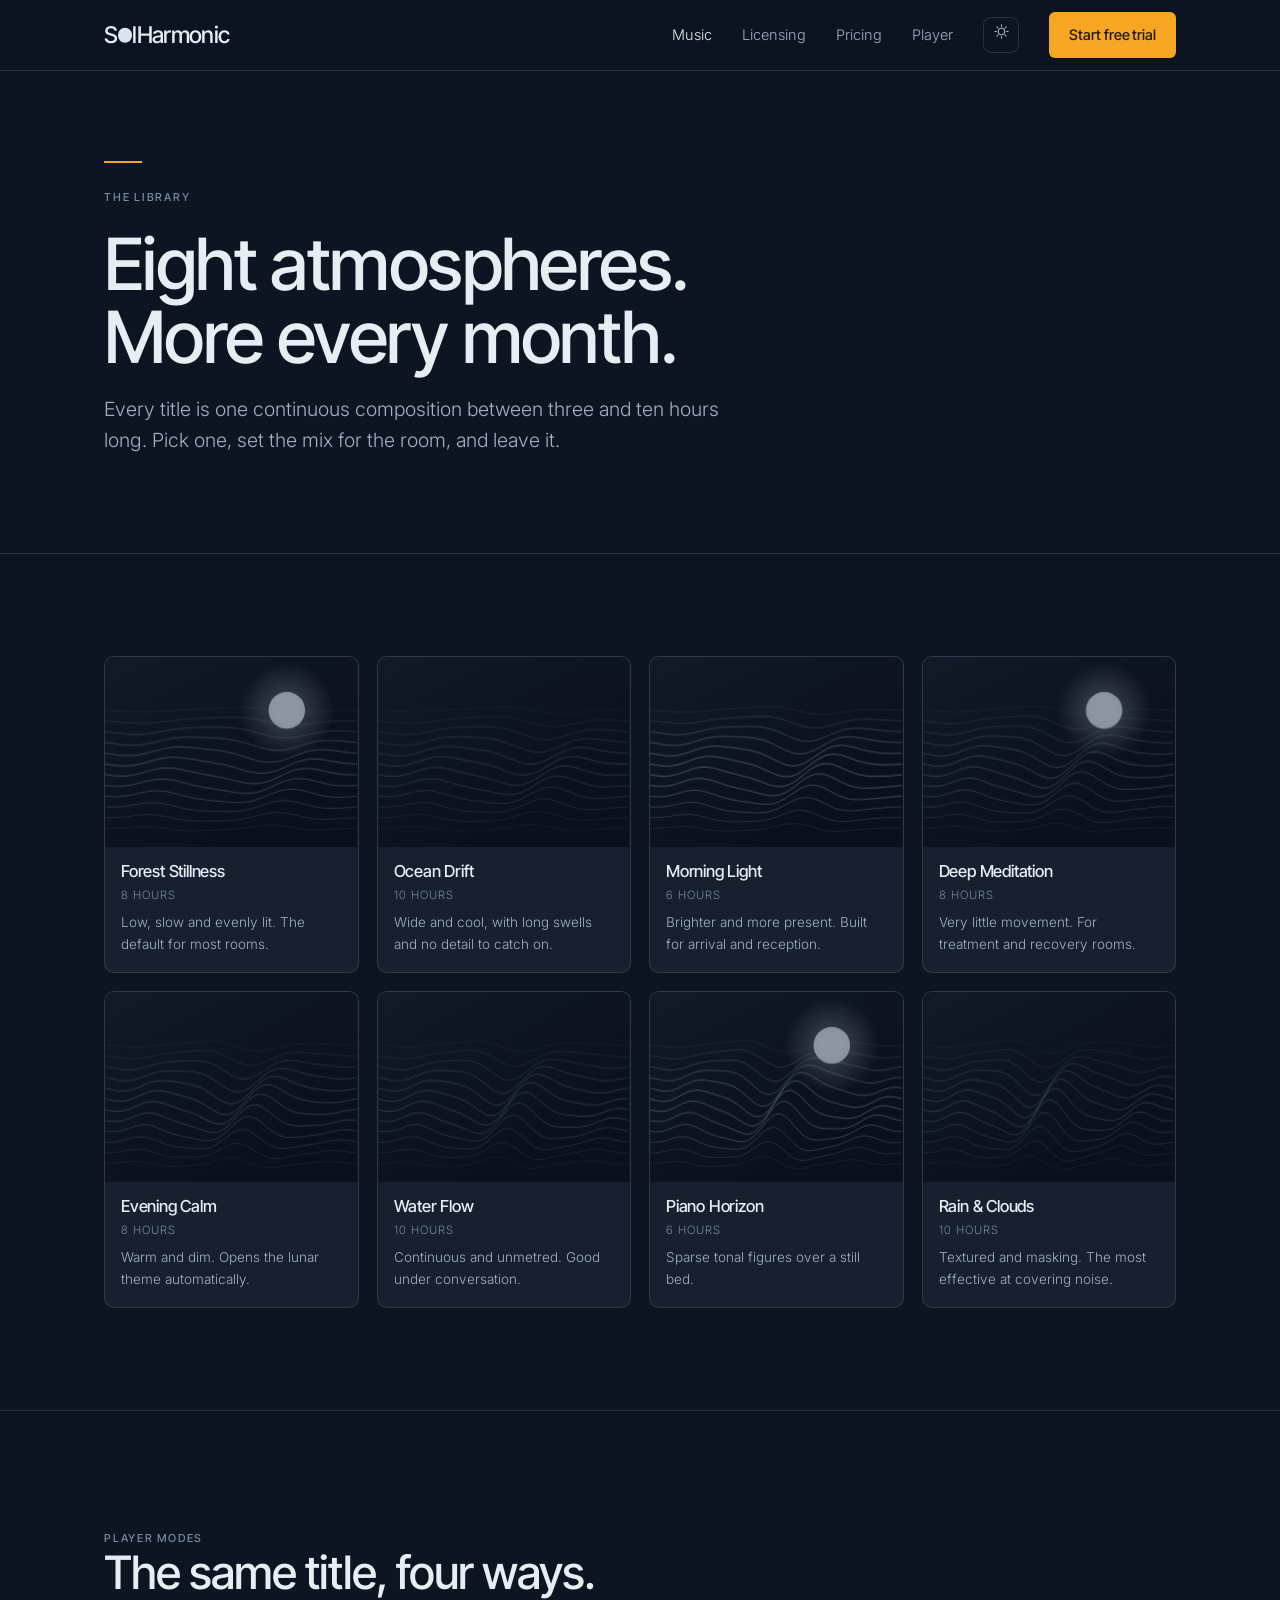
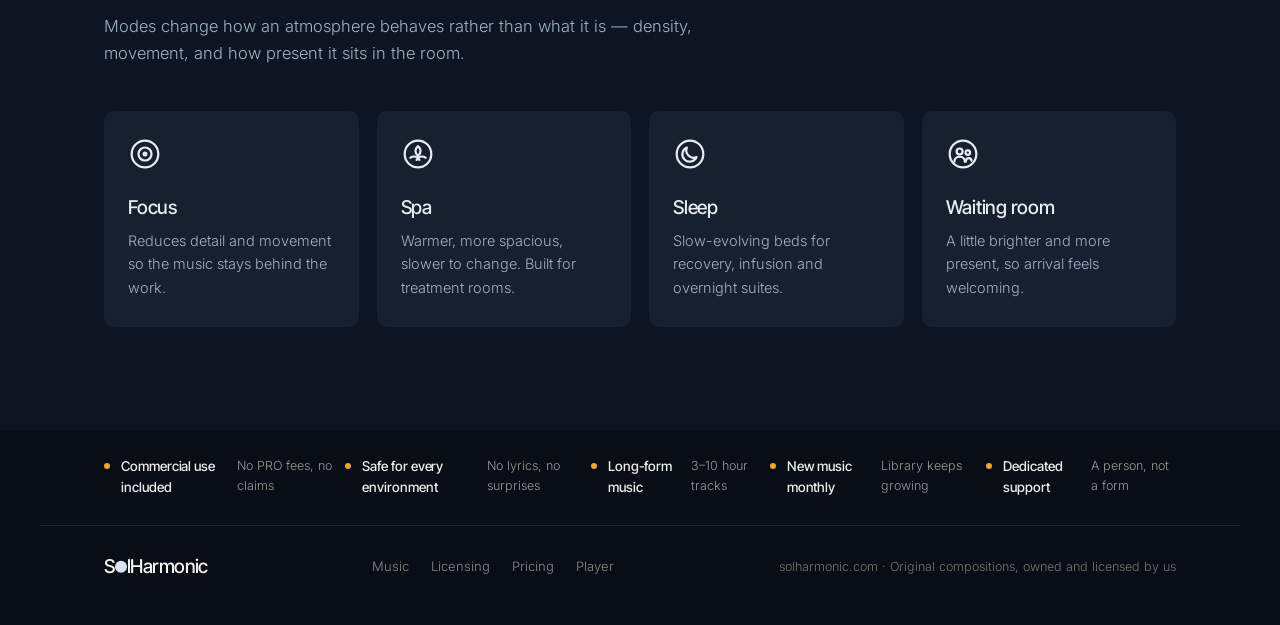
==== atmospheres.html @ 06e85d52 "Add files via upload" ====
<!DOCTYPE html>
<html lang="en">
<head>
<meta charset="utf-8">
<meta name="viewport" content="width=device-width, initial-scale=1">
<script>(function(){var t=null;try{t=localStorage.getItem("sh-theme")}catch(e){}var h=new Date().getHours();if(t==="lunar"||(!t&&(h>=19||h<6)))document.documentElement.classList.add("lunar")})()</script>
<link rel="icon" href="assets/img/favicon.svg" type="image/svg+xml">
<link rel="preconnect" href="https://fonts.googleapis.com">
<link rel="preconnect" href="https://fonts.gstatic.com" crossorigin>
<link href="https://fonts.googleapis.com/css2?family=Inter+Tight:wght@400;500;600&family=Inter:wght@300;400;500&family=JetBrains+Mono:wght@400&display=swap" rel="stylesheet">
<link rel="stylesheet" href="assets/css/tokens.css">
<link rel="stylesheet" href="assets/css/base.css">
<link rel="stylesheet" href="assets/css/components.css">
<link rel="stylesheet" href="assets/css/site.css">
<title>SolHarmonic — Atmospheres</title>
</head>
<body>

<nav class="nav">
  <div class="nav-in">
    <a class="wordmark" href="index.html">S<span class="o"></span>lHarmonic</a>
    <button class="nav-toggle" type="button" data-nav-toggle aria-controls="site-menu" aria-expanded="false" aria-label="Open menu"><span></span><span></span></button>
    <div class="nav-links" id="site-menu">
      <a href="atmospheres.html" data-page="atmospheres" aria-current="page">Music</a>
      <a href="licensing.html" data-page="licensing">Licensing</a>
      <a href="pricing.html" data-page="pricing">Pricing</a>
      <a href="player.html" data-page="player">Player</a>
      <button class="theme-btn" data-theme-toggle aria-label="Switch theme"><span data-icon="moon"></span></button>
      <a href="pricing.html" class="btn btn-gold">Start free trial</a>
    </div>
  </div>
</nav>

<header class="hero">
  <div class="wrap">
    <div class="rule-gold"></div>
    <p class="label">The library</p>
    <h1>Eight atmospheres.<br>More every month.</h1>
    <p class="lede" style="margin-top:20px">Every title is one continuous composition between
    three and ten hours long. Pick one, set the mix for the room, and leave it.</p>
  </div>
</header>

<section class="section-line">
  <div class="wrap">
    <div class="grid-4" id="atmos-grid" data-blurb="1"></div>
  </div>
</section>

<section class="section-line">
  <div class="wrap">
    <div class="sec-head">
      <p class="label">Player modes</p>
      <h2>The same title, four ways.</h2>
      <p>Modes change how an atmosphere behaves rather than what it is &mdash; density, movement,
      and how present it sits in the room.</p>
    </div>
    <div class="grid-4" id="mode-cards"></div>
  </div>
</section>

<div class="trust"><div class="trust-in" id="trust"></div></div>

<footer class="site-foot">
  <div class="wrap foot-in">
    <a class="wordmark" href="index.html">S<span class="o"></span>lHarmonic</a>
    <div class="foot-links">
      <a href="atmospheres.html">Music</a>
      <a href="licensing.html">Licensing</a>
      <a href="pricing.html">Pricing</a>
      <a href="player.html">Player</a>
    </div>
    <p>solharmonic.com · Original compositions, owned and licensed by us</p>
  </div>
</footer>

<script src="assets/js/icons.js"></script>
<script src="assets/js/artwork.js"></script>
<script src="assets/js/data.js"></script>
<script src="assets/js/theme.js"></script>
<script src="assets/js/site.js"></script>
</body>
</html>
---- assets/css/tokens.css ----
/* ============================================================
   SolHarmonic — design tokens
   Brand Book 1.0 (solar) + Lunar theme extension
   ============================================================ */
:root{
  /* --- solar palette --- */
  --gold:#F6A623;          /* fill only on light grounds — never small text */
  --amber-text:#8F5A00;    /* text-safe gold: 5.6:1 on Cloud */
  --midnight:#111111;
  --cloud:#FAFAF8;
  --stone:#ECE9E2;
  --forest:#5D6B5B;        /* artwork only */
  --ocean:#6D8FA8;         /* artwork, and the hinge into the lunar palette */

  /* --- lunar palette --- */
  --nocturne:#0E1522;
  --slate-night:#17202E;
  --deep-ocean:#2E4A63;
  --lunar-silver:#A8BDD4;
  --moon:#D9E4F0;
  --moonlight:#E8EDF4;

  /* --- semantic (solar is default) --- */
  --bg:var(--cloud);
  --panel:#FFFFFF;
  --sunk:#F2F0EA;
  --ink:var(--midnight);
  --ink-2:#5A5A56;
  --ink-3:#6E6E68;         /* 5.0:1 on Cloud */
  --line:#E3E0D8;
  --line-2:#EDEAE2;
  --accent-text:var(--amber-text);

  /* --- type --- */
  --tight:"Inter Tight","Inter",system-ui,-apple-system,"Segoe UI",Roboto,sans-serif;
  --sans:"Inter",system-ui,-apple-system,"Segoe UI",Roboto,sans-serif;
  --mono:"JetBrains Mono",ui-monospace,SFMono-Regular,Menlo,monospace;

  /* --- structure --- */
  --maxw:1200px;
  --gutter:clamp(20px,5vw,64px);
  --sec-y:clamp(56px,8vw,104px);
  --r-btn:6px;
  --r-card:10px;
  --r-panel:12px;
  --shadow-hover:0 18px 40px -30px rgba(17,17,17,.4);
}

/* --- lunar override: class="lunar" on <html> --- */
:root.lunar{
  --bg:var(--nocturne);
  --panel:var(--slate-night);
  --sunk:#121B29;
  --ink:var(--moonlight);
  --ink-2:#9FB2C6;
  --ink-3:#748CA4;
  --line:rgba(168,189,212,.16);
  --line-2:rgba(168,189,212,.10);
  --accent-text:var(--gold);   /* ~9:1 on Nocturne — safe as text at night */
}
---- assets/css/base.css ----
/* ============================================================
   SolHarmonic — base
   ============================================================ */
*{box-sizing:border-box}
html{scroll-behavior:smooth}
body{
  margin:0;background:var(--bg);color:var(--ink);
  font-family:var(--sans);font-weight:300;font-size:16.5px;line-height:1.62;
  -webkit-font-smoothing:antialiased;
  transition:background .6s ease,color .6s ease;
}
img{max-width:100%;display:block}
a{color:inherit;text-decoration:none}
button{font:inherit;color:inherit;background:none;border:0;cursor:pointer}
:focus-visible{outline:2px solid var(--gold);outline-offset:3px;border-radius:4px}

h1,h2,h3,h4{font-family:var(--tight);font-weight:500;letter-spacing:-.022em;margin:0}
h1{font-size:clamp(38px,6.2vw,72px);line-height:1.02}
h2{font-size:clamp(28px,4vw,46px);line-height:1.08}
h3{font-size:19px;line-height:1.28;letter-spacing:-.012em}
h4{font-size:15.5px;letter-spacing:-.008em}
p{color:var(--ink-2);max-width:66ch}

.wrap{max-width:var(--maxw);margin:0 auto;padding:0 var(--gutter)}
section{padding:var(--sec-y) 0}
.section-line{border-top:1px solid var(--line)}

.label{font-family:var(--tight);font-size:11px;font-weight:500;letter-spacing:.16em;
  text-transform:uppercase;color:var(--ink-3);margin:0 0 20px}
.mono{font-family:var(--mono)}
.lede{font-size:clamp(16.5px,1.7vw,19.5px);max-width:52ch}
.rule-gold{width:38px;height:2.5px;background:var(--gold);margin:0 0 26px}
.sec-head{max-width:60ch;margin-bottom:clamp(28px,4vw,44px)}
.sec-head p{margin:16px 0 0}
.center{text-align:center}
.visually-hidden{position:absolute;width:1px;height:1px;overflow:hidden;clip:rect(0 0 0 0)}

@media (prefers-reduced-motion:reduce){
  html{scroll-behavior:auto}
  *{transition-duration:.01ms !important;animation-duration:.01ms !important;
    animation-iteration-count:1 !important}
}
---- assets/css/components.css ----
/* ============================================================
   SolHarmonic — shared components
   ============================================================ */

/* ---------- wordmark ---------- */
.wordmark{
  font-family:var(--tight);font-weight:500;letter-spacing:-.03em;
  display:inline-flex;align-items:baseline;line-height:1;white-space:nowrap;color:var(--ink);
}
.wordmark .o{
  display:inline-block;background:var(--gold);border-radius:50%;
  width:.63em;height:.63em;margin:0 .015em;transform:translateY(-.008em);
}
html.lunar .wordmark .o{background:var(--moon)}

/* ---------- buttons ---------- */
.btn{
  font-family:var(--tight);font-weight:500;font-size:14.5px;letter-spacing:-.005em;
  padding:11px 20px;border-radius:var(--r-btn);display:inline-block;
  transition:background .2s,color .2s,border-color .2s;
}
.btn-gold{background:var(--gold);color:#241802}
.btn-gold:hover{background:#FFB43C}
.btn-line{border:1px solid var(--line);color:var(--ink)}
.btn-line:hover{border-color:var(--ink)}
.btn-dark{background:var(--midnight);color:#F4F4F1}
html.lunar .btn-dark{background:var(--moon);color:#0E1522}
.btn-lg{padding:14px 26px;font-size:16px;border-radius:7px}

/* ---------- square icon buttons (the icon-sheet cell, made interactive) ---------- */
.sq{
  width:52px;height:52px;border:1px solid var(--line);border-radius:var(--r-card);
  background:var(--panel);display:inline-flex;align-items:center;justify-content:center;
  transition:border-color .22s ease,background .22s ease,transform .18s ease;
}
.sq svg{width:22px;height:22px}
.sq:hover{border-color:var(--ink);transform:translateY(-1px)}
.sq[aria-pressed="true"]{background:var(--sunk);border-color:var(--ink)}
.sq.primary{width:66px;height:66px;background:var(--gold);border-color:var(--gold);color:#241802}
.sq.primary svg{width:26px;height:26px}
.sq.primary:hover{background:#FFB43C;border-color:#FFB43C}
.sq.sm{width:42px;height:42px;border-radius:8px}
.sq.sm svg{width:18px;height:18px}

/* ---------- site nav ---------- */
.nav{position:sticky;top:0;z-index:40;background:color-mix(in srgb,var(--bg) 88%,transparent);
  backdrop-filter:blur(12px);border-bottom:1px solid var(--line)}
.nav-in{display:flex;align-items:center;justify-content:space-between;gap:24px;height:70px;
  max-width:var(--maxw);margin:0 auto;padding:0 var(--gutter)}
.nav .wordmark{font-size:23px}
.nav-links{display:flex;align-items:center;gap:30px;font-size:14.5px;color:var(--ink-2)}
.nav-links a:hover{color:var(--ink)}
.nav-links a[aria-current="page"]{color:var(--ink)}
.nav-toggle{display:none;width:42px;height:42px;border:1px solid var(--line);border-radius:8px;
  align-items:center;justify-content:center;flex-direction:column;gap:5px}
.nav-toggle span{display:block;width:18px;height:1.5px;background:currentColor;border-radius:2px;
  transition:transform .2s ease,opacity .2s ease}
.nav-toggle[aria-expanded="true"] span:first-child{transform:translateY(3.25px) rotate(45deg)}
.nav-toggle[aria-expanded="true"] span:last-child{transform:translateY(-3.25px) rotate(-45deg)}
.theme-btn{width:36px;height:36px;border:1px solid var(--line);border-radius:8px;
  display:inline-flex;align-items:center;justify-content:center;transition:border-color .2s}
.theme-btn svg{width:17px;height:17px}
.theme-btn:hover{border-color:var(--ink)}

/* ---------- trust bar ---------- */
.trust{background:var(--midnight);color:#EDEDEA}
html.lunar .trust{background:#080D16}
.trust-in{display:grid;grid-template-columns:repeat(5,1fr);gap:22px;
  padding:26px var(--gutter);max-width:var(--maxw);margin:0 auto}
.trust div{display:flex;gap:11px;align-items:flex-start}
.trust .dot{width:6px;height:6px;border-radius:50%;background:var(--gold);flex:none;margin-top:7px}
.trust b{font-family:var(--tight);font-weight:500;font-size:13.5px;display:block;letter-spacing:-.005em}
.trust span{font-size:12.5px;color:#9A9A94;display:block}

/* ---------- cards ---------- */
.card{border-radius:var(--r-card);overflow:hidden;background:var(--panel);
  border:1px solid var(--line);transition:transform .28s ease,box-shadow .28s ease}
.card:hover{transform:translateY(-3px);box-shadow:var(--shadow-hover)}
.card .thumb{aspect-ratio:4/3;position:relative;background:var(--sunk)}
.card .thumb canvas{width:100%;height:100%;display:block}
.card .meta{padding:14px 16px 16px}
.card h3{font-size:16.5px}
.card .dur{font-family:var(--tight);font-size:11.5px;letter-spacing:.09em;text-transform:uppercase;
  color:var(--ink-3);margin-top:4px}

/* ---------- mode tiles ---------- */
.mode-tile{aspect-ratio:1;border:1px solid var(--line);border-radius:var(--r-card);
  display:flex;flex-direction:column;align-items:center;justify-content:center;gap:7px;
  background:var(--panel);transition:border-color .22s,background .22s}
.mode-tile svg{width:21px;height:21px}
.mode-tile span{font-family:var(--tight);font-size:11px;font-weight:500;letter-spacing:.02em;
  color:var(--ink-3)}
.mode-tile:hover{border-color:var(--ink)}
.mode-tile[aria-pressed="true"]{background:var(--sunk);border-color:var(--ink)}
.mode-tile[aria-pressed="true"] span{color:var(--ink)}

/* ---------- sliders ---------- */
input[type=range]{width:100%;accent-color:var(--gold);height:20px}
html.lunar input[type=range]{accent-color:var(--moon)}
.slider label{display:flex;justify-content:space-between;gap:10px;
  font-family:var(--tight);font-weight:500;font-size:13.5px;margin-bottom:5px}
.slider label span{font-family:var(--mono);font-size:10.5px;color:var(--ink-3);font-weight:400}

/* ---------- footer ---------- */
.site-foot{background:var(--midnight);color:#8A8A84;padding:0 0 48px}
html.lunar .site-foot{background:#080D16}
.foot-in{border-top:1px solid #262622;padding-top:30px;display:flex;flex-wrap:wrap;
  gap:18px 40px;justify-content:space-between;align-items:center}
.site-foot .wordmark{font-size:19px;color:#F4F4F1}
.site-foot p{font-size:12.5px;color:#77776F;margin:0}
.foot-links{display:flex;gap:22px;font-size:13px;color:#8A8A84}
.foot-links a:hover{color:#F4F4F1}

@media(max-width:980px){
  .trust-in{grid-template-columns:repeat(2,1fr)}
  .nav-in{position:relative}
  .nav-toggle{display:inline-flex}
  .nav-links{position:absolute;top:calc(100% + 1px);left:var(--gutter);right:var(--gutter);
    display:none;align-items:stretch;gap:0;padding:12px;background:var(--panel);
    border:1px solid var(--line);border-radius:0 0 var(--r-panel) var(--r-panel);
    box-shadow:0 22px 42px -28px rgba(0,0,0,.45)}
  .nav-links.is-open{display:flex}
  .nav-links>a:not(.btn){padding:12px 10px;font-family:var(--tight);font-size:17px;color:var(--ink)}
  .nav-links>a[aria-current="page"]{background:var(--sunk);border-radius:7px}
  .nav-links .theme-btn{position:absolute;right:12px;bottom:12px}
  .nav-links .btn{margin-top:10px;margin-right:48px;text-align:center}
}
@media(max-width:560px){
  .nav-in{height:62px}
  .nav .wordmark{font-size:21px}
  .nav-links{left:0;right:0;border-left:0;border-right:0;border-radius:0;padding:12px var(--gutter) 16px}
}
---- assets/css/site.css ----
/* ============================================================
   SolHarmonic — marketing pages
   ============================================================ */
.hero{padding:clamp(48px,7vw,96px) 0 clamp(40px,5vw,64px)}
.hero-grid{display:grid;grid-template-columns:1.05fr .95fr;gap:clamp(28px,5vw,64px);align-items:center}
.hero p.lede{margin:22px 0 32px}
.cta-row{display:flex;flex-wrap:wrap;gap:12px;align-items:center}
.cta-note{font-size:13.5px;color:var(--ink-3);margin:14px 0 0}
.art{position:relative;border-radius:var(--r-panel);overflow:hidden;background:var(--sunk);
  aspect-ratio:4/3.4;border:1px solid var(--line)}
.art canvas{width:100%;height:100%;display:block}

.grid-4{display:grid;grid-template-columns:repeat(4,1fr);gap:18px}
.grid-3{display:grid;grid-template-columns:repeat(3,1fr);gap:20px}

.mode-card{background:var(--stone);border-radius:var(--r-card);padding:26px 24px 28px}
html.lunar .mode-card{background:var(--panel)}
.mode-card svg{width:34px;height:34px;margin-bottom:18px;color:var(--ink)}
.mode-card p{font-size:14.5px;margin:8px 0 0}

.mix{background:var(--panel);border:1px solid var(--line);border-radius:var(--r-panel);
  overflow:hidden;display:grid;grid-template-columns:1.15fr .85fr}
.mix-art{position:relative;background:var(--sunk);min-height:340px}
.mix-art canvas{position:absolute;inset:0;width:100%;height:100%}
.mix-panel{padding:clamp(24px,3vw,36px);display:flex;flex-direction:column;gap:20px;justify-content:center}
.mix-panel .t{font-family:var(--tight);font-size:11px;font-weight:500;letter-spacing:.16em;
  text-transform:uppercase;color:var(--ink-3)}

.commercial{background:var(--stone)}
html.lunar .commercial{background:var(--panel)}
.clause{background:var(--bg);border-radius:var(--r-card);padding:26px 24px 28px}
.clause .n{font-family:var(--tight);font-size:11.5px;letter-spacing:.14em;text-transform:uppercase;
  color:var(--accent-text);margin-bottom:12px}
.clause p{font-size:14.5px;margin:8px 0 0}

.devices{display:grid;grid-template-columns:repeat(6,1fr);gap:14px;margin-top:34px}
.device{border:1px solid var(--line);border-radius:9px;padding:20px 16px;background:var(--panel);
  text-align:center}
.device b{font-family:var(--tight);font-weight:500;font-size:13.5px;display:block}
.device span{font-size:12px;color:var(--ink-3)}
.device svg{width:22px;height:22px;margin:0 auto 12px;color:var(--ink-2)}

.tiers{display:grid;grid-template-columns:repeat(3,1fr);gap:20px;margin-top:36px}
.tier{border:1px solid var(--line);border-radius:11px;padding:30px 26px 32px;background:var(--panel);
  display:flex;flex-direction:column}
.tier.pick{border-color:var(--ink);box-shadow:0 22px 50px -38px rgba(17,17,17,.55)}
.tier .k{font-family:var(--tight);font-size:11.5px;letter-spacing:.14em;text-transform:uppercase;
  color:var(--ink-3)}
.tier .price{font-family:var(--tight);font-weight:500;font-size:44px;letter-spacing:-.03em;
  line-height:1;margin:14px 0 2px}
.tier .price sup{font-size:19px;vertical-align:super;margin-right:2px}
.tier .per{font-size:12.5px;color:var(--ink-3)}
.tier ul{list-style:none;padding:0;margin:22px 0 26px}
.tier li{font-size:14.5px;color:var(--ink-2);padding:7px 0;border-top:1px solid var(--line)}
.tier .btn{margin-top:auto;text-align:center}

.closing{background:var(--midnight);color:#F4F4F1;text-align:center}
html.lunar .closing{background:#080D16}
.closing h2{color:#fff;max-width:20ch;margin:0 auto}
.closing p{color:#A3A39D;margin:20px auto 30px}
.closing .cta-row{justify-content:center}
.closing .btn-line{border-color:#393934;color:#F4F4F1}
.closing .btn-line:hover{border-color:#F4F4F1}

.note{font-size:13px;color:var(--ink-3);margin-top:24px;max-width:60ch}

@media(max-width:980px){
  .hero-grid{grid-template-columns:1fr}
  .grid-4{grid-template-columns:repeat(2,1fr)}
  .grid-3,.tiers{grid-template-columns:1fr}
  .mix{grid-template-columns:1fr}
  .devices{grid-template-columns:repeat(3,1fr)}
}
@media(max-width:560px){
  .devices{grid-template-columns:repeat(2,1fr)}
}
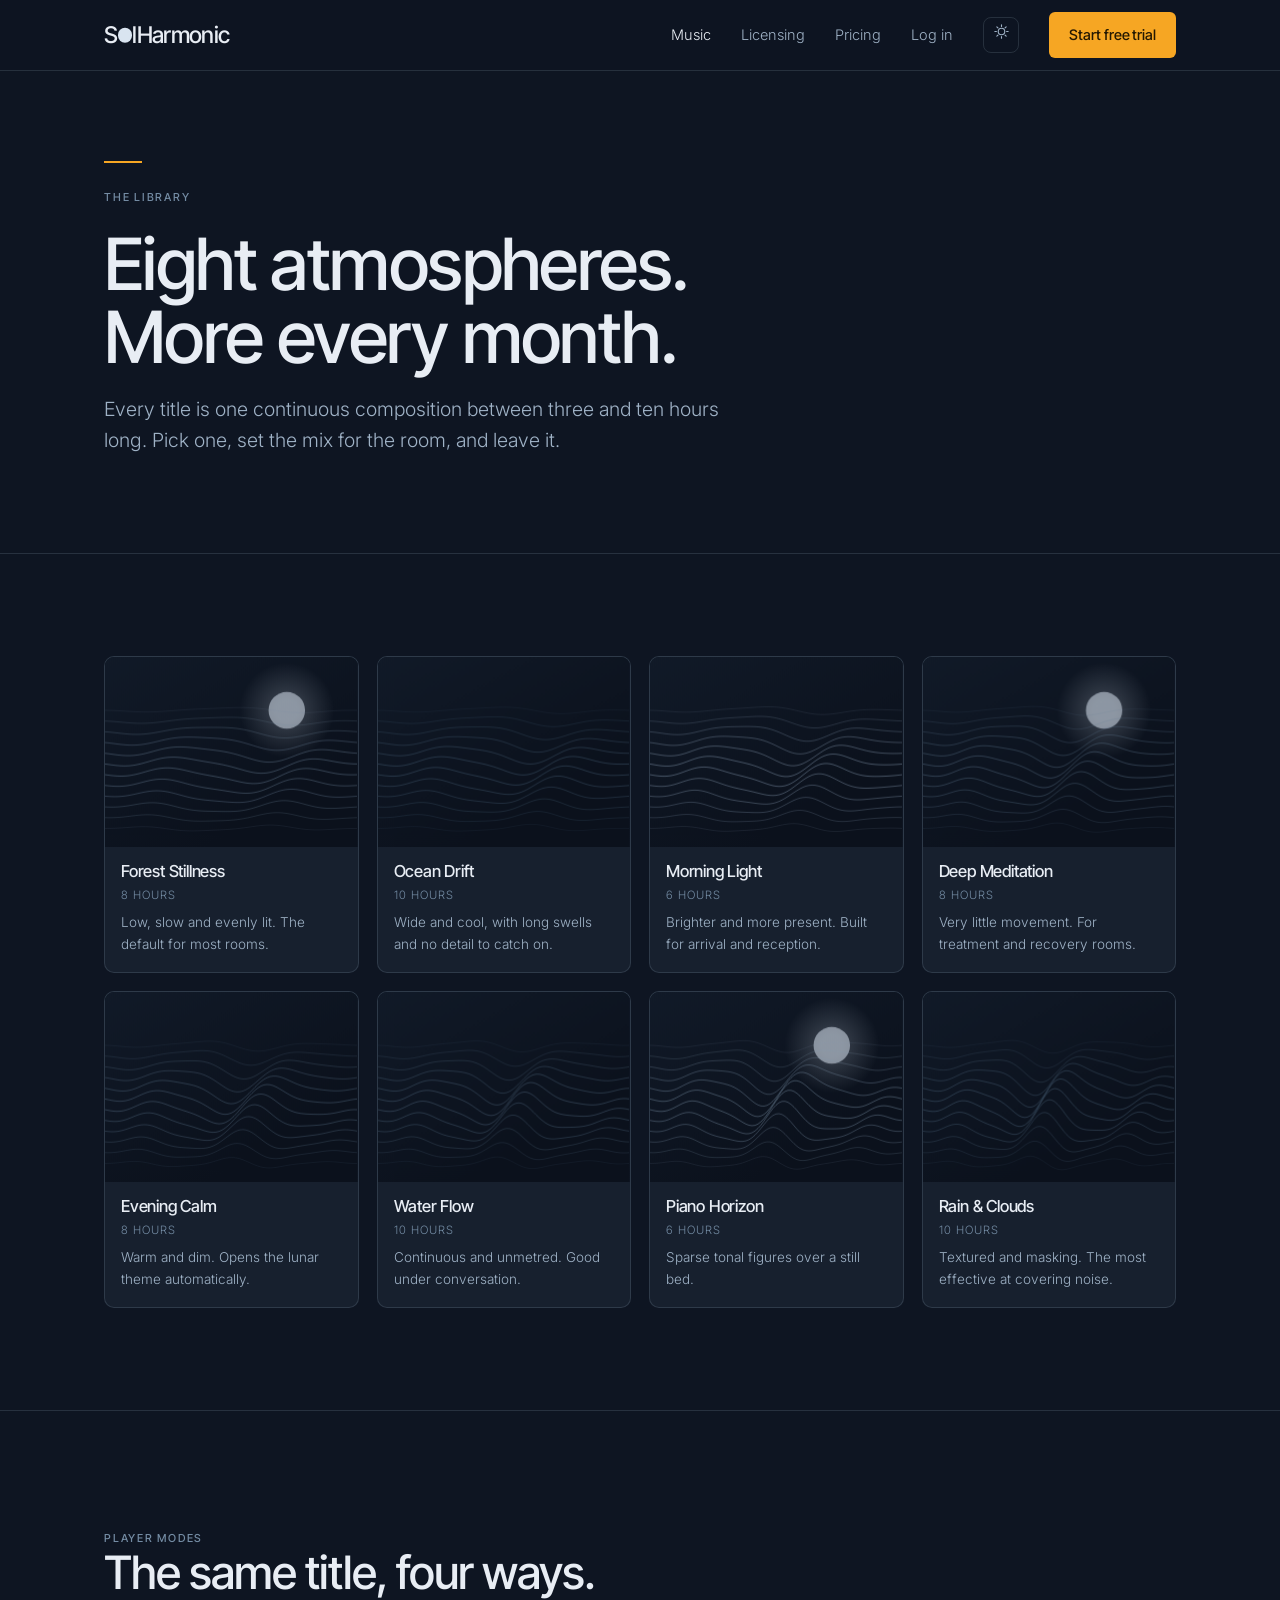
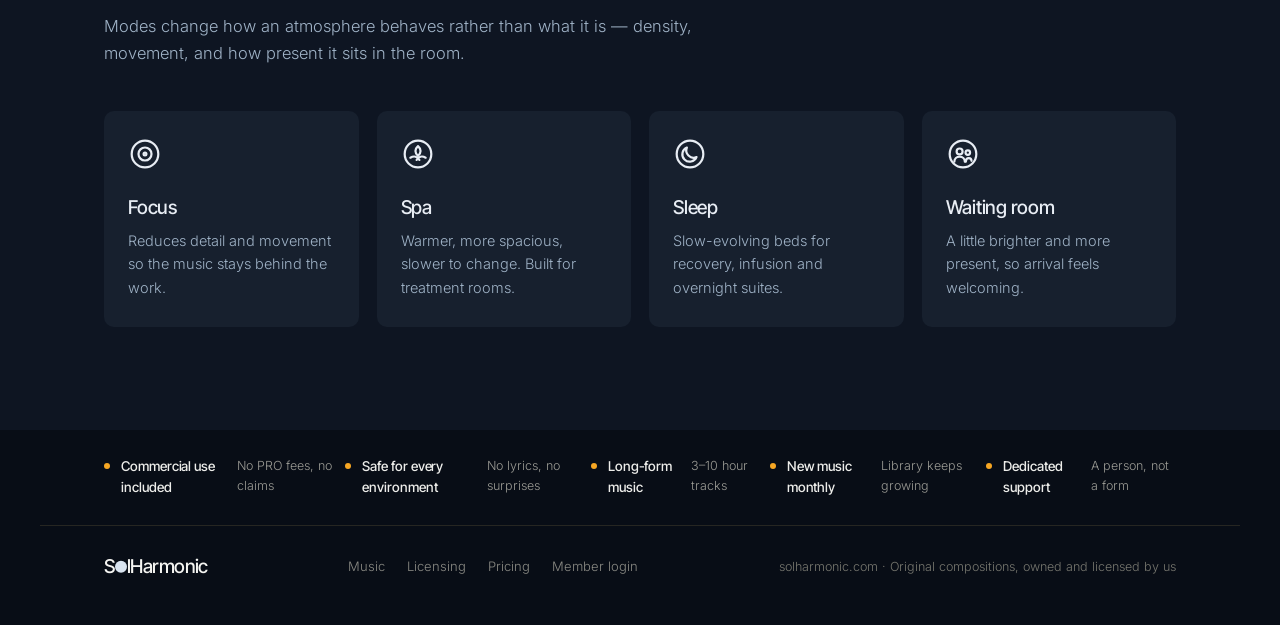
==== commit 8f2dadf3: "Add files via upload" ====
--- a/atmospheres.html
+++ b/atmospheres.html
@@ -3,7 +3,6 @@
 <head>
 <meta charset="utf-8">
 <meta name="viewport" content="width=device-width, initial-scale=1">
-<script>(function(){var t=null;try{t=localStorage.getItem("sh-theme")}catch(e){}var h=new Date().getHours();if(t==="lunar"||(!t&&(h>=19||h<6)))document.documentElement.classList.add("lunar")})()</script>
 <link rel="icon" href="assets/img/favicon.svg" type="image/svg+xml">
 <link rel="preconnect" href="https://fonts.googleapis.com">
 <link rel="preconnect" href="https://fonts.gstatic.com" crossorigin>
@@ -19,14 +18,13 @@
 <nav class="nav">
   <div class="nav-in">
     <a class="wordmark" href="index.html">S<span class="o"></span>lHarmonic</a>
-    <button class="nav-toggle" type="button" data-nav-toggle aria-controls="site-menu" aria-expanded="false" aria-label="Open menu"><span></span><span></span></button>
-    <div class="nav-links" id="site-menu">
+    <div class="nav-links">
       <a href="atmospheres.html" data-page="atmospheres" aria-current="page">Music</a>
       <a href="licensing.html" data-page="licensing">Licensing</a>
       <a href="pricing.html" data-page="pricing">Pricing</a>
-      <a href="player.html" data-page="player">Player</a>
+      <a href="login.html">Log in</a>
       <button class="theme-btn" data-theme-toggle aria-label="Switch theme"><span data-icon="moon"></span></button>
-      <a href="pricing.html" class="btn btn-gold">Start free trial</a>
+      <a href="signup.html" class="btn btn-gold">Start free trial</a>
     </div>
   </div>
 </nav>
@@ -68,7 +66,7 @@
       <a href="atmospheres.html">Music</a>
       <a href="licensing.html">Licensing</a>
       <a href="pricing.html">Pricing</a>
-      <a href="player.html">Player</a>
+      <a href="login.html">Member login</a>
     </div>
     <p>solharmonic.com · Original compositions, owned and licensed by us</p>
   </div>
--- a/assets/css/tokens.css
+++ b/assets/css/tokens.css
@@ -46,8 +46,8 @@
   --shadow-hover:0 18px 40px -30px rgba(17,17,17,.4);
 }
 
-/* --- lunar override: class="lunar" on <html> --- */
-:root.lunar{
+/* --- lunar override: class="lunar" on <body> --- */
+body.lunar{
   --bg:var(--nocturne);
   --panel:var(--slate-night);
   --sunk:#121B29;
--- a/assets/css/components.css
+++ b/assets/css/components.css
@@ -11,7 +11,7 @@
   display:inline-block;background:var(--gold);border-radius:50%;
   width:.63em;height:.63em;margin:0 .015em;transform:translateY(-.008em);
 }
-html.lunar .wordmark .o{background:var(--moon)}
+body.lunar .wordmark .o{background:var(--moon)}
 
 /* ---------- buttons ---------- */
 .btn{
@@ -24,7 +24,7 @@
 .btn-line{border:1px solid var(--line);color:var(--ink)}
 .btn-line:hover{border-color:var(--ink)}
 .btn-dark{background:var(--midnight);color:#F4F4F1}
-html.lunar .btn-dark{background:var(--moon);color:#0E1522}
+body.lunar .btn-dark{background:var(--moon);color:#0E1522}
 .btn-lg{padding:14px 26px;font-size:16px;border-radius:7px}
 
 /* ---------- square icon buttons (the icon-sheet cell, made interactive) ---------- */
@@ -51,12 +51,6 @@
 .nav-links{display:flex;align-items:center;gap:30px;font-size:14.5px;color:var(--ink-2)}
 .nav-links a:hover{color:var(--ink)}
 .nav-links a[aria-current="page"]{color:var(--ink)}
-.nav-toggle{display:none;width:42px;height:42px;border:1px solid var(--line);border-radius:8px;
-  align-items:center;justify-content:center;flex-direction:column;gap:5px}
-.nav-toggle span{display:block;width:18px;height:1.5px;background:currentColor;border-radius:2px;
-  transition:transform .2s ease,opacity .2s ease}
-.nav-toggle[aria-expanded="true"] span:first-child{transform:translateY(3.25px) rotate(45deg)}
-.nav-toggle[aria-expanded="true"] span:last-child{transform:translateY(-3.25px) rotate(-45deg)}
 .theme-btn{width:36px;height:36px;border:1px solid var(--line);border-radius:8px;
   display:inline-flex;align-items:center;justify-content:center;transition:border-color .2s}
 .theme-btn svg{width:17px;height:17px}
@@ -64,7 +58,7 @@
 
 /* ---------- trust bar ---------- */
 .trust{background:var(--midnight);color:#EDEDEA}
-html.lunar .trust{background:#080D16}
+body.lunar .trust{background:#080D16}
 .trust-in{display:grid;grid-template-columns:repeat(5,1fr);gap:22px;
   padding:26px var(--gutter);max-width:var(--maxw);margin:0 auto}
 .trust div{display:flex;gap:11px;align-items:flex-start}
@@ -96,14 +90,14 @@
 
 /* ---------- sliders ---------- */
 input[type=range]{width:100%;accent-color:var(--gold);height:20px}
-html.lunar input[type=range]{accent-color:var(--moon)}
+body.lunar input[type=range]{accent-color:var(--moon)}
 .slider label{display:flex;justify-content:space-between;gap:10px;
   font-family:var(--tight);font-weight:500;font-size:13.5px;margin-bottom:5px}
 .slider label span{font-family:var(--mono);font-size:10.5px;color:var(--ink-3);font-weight:400}
 
 /* ---------- footer ---------- */
 .site-foot{background:var(--midnight);color:#8A8A84;padding:0 0 48px}
-html.lunar .site-foot{background:#080D16}
+body.lunar .site-foot{background:#080D16}
 .foot-in{border-top:1px solid #262622;padding-top:30px;display:flex;flex-wrap:wrap;
   gap:18px 40px;justify-content:space-between;align-items:center}
 .site-foot .wordmark{font-size:19px;color:#F4F4F1}
@@ -113,20 +107,5 @@
 
 @media(max-width:980px){
   .trust-in{grid-template-columns:repeat(2,1fr)}
-  .nav-in{position:relative}
-  .nav-toggle{display:inline-flex}
-  .nav-links{position:absolute;top:calc(100% + 1px);left:var(--gutter);right:var(--gutter);
-    display:none;align-items:stretch;gap:0;padding:12px;background:var(--panel);
-    border:1px solid var(--line);border-radius:0 0 var(--r-panel) var(--r-panel);
-    box-shadow:0 22px 42px -28px rgba(0,0,0,.45)}
-  .nav-links.is-open{display:flex}
-  .nav-links>a:not(.btn){padding:12px 10px;font-family:var(--tight);font-size:17px;color:var(--ink)}
-  .nav-links>a[aria-current="page"]{background:var(--sunk);border-radius:7px}
-  .nav-links .theme-btn{position:absolute;right:12px;bottom:12px}
-  .nav-links .btn{margin-top:10px;margin-right:48px;text-align:center}
+  .nav-links a:not(.btn):not(.theme-btn){display:none}
 }
-@media(max-width:560px){
-  .nav-in{height:62px}
-  .nav .wordmark{font-size:21px}
-  .nav-links{left:0;right:0;border-left:0;border-right:0;border-radius:0;padding:12px var(--gutter) 16px}
-}
--- a/assets/css/site.css
+++ b/assets/css/site.css
@@ -14,7 +14,7 @@
 .grid-3{display:grid;grid-template-columns:repeat(3,1fr);gap:20px}
 
 .mode-card{background:var(--stone);border-radius:var(--r-card);padding:26px 24px 28px}
-html.lunar .mode-card{background:var(--panel)}
+body.lunar .mode-card{background:var(--panel)}
 .mode-card svg{width:34px;height:34px;margin-bottom:18px;color:var(--ink)}
 .mode-card p{font-size:14.5px;margin:8px 0 0}
 
@@ -27,7 +27,7 @@
   text-transform:uppercase;color:var(--ink-3)}
 
 .commercial{background:var(--stone)}
-html.lunar .commercial{background:var(--panel)}
+body.lunar .commercial{background:var(--panel)}
 .clause{background:var(--bg);border-radius:var(--r-card);padding:26px 24px 28px}
 .clause .n{font-family:var(--tight);font-size:11.5px;letter-spacing:.14em;text-transform:uppercase;
   color:var(--accent-text);margin-bottom:12px}
@@ -55,7 +55,7 @@
 .tier .btn{margin-top:auto;text-align:center}
 
 .closing{background:var(--midnight);color:#F4F4F1;text-align:center}
-html.lunar .closing{background:#080D16}
+body.lunar .closing{background:#080D16}
 .closing h2{color:#fff;max-width:20ch;margin:0 auto}
 .closing p{color:#A3A39D;margin:20px auto 30px}
 .closing .cta-row{justify-content:center}
